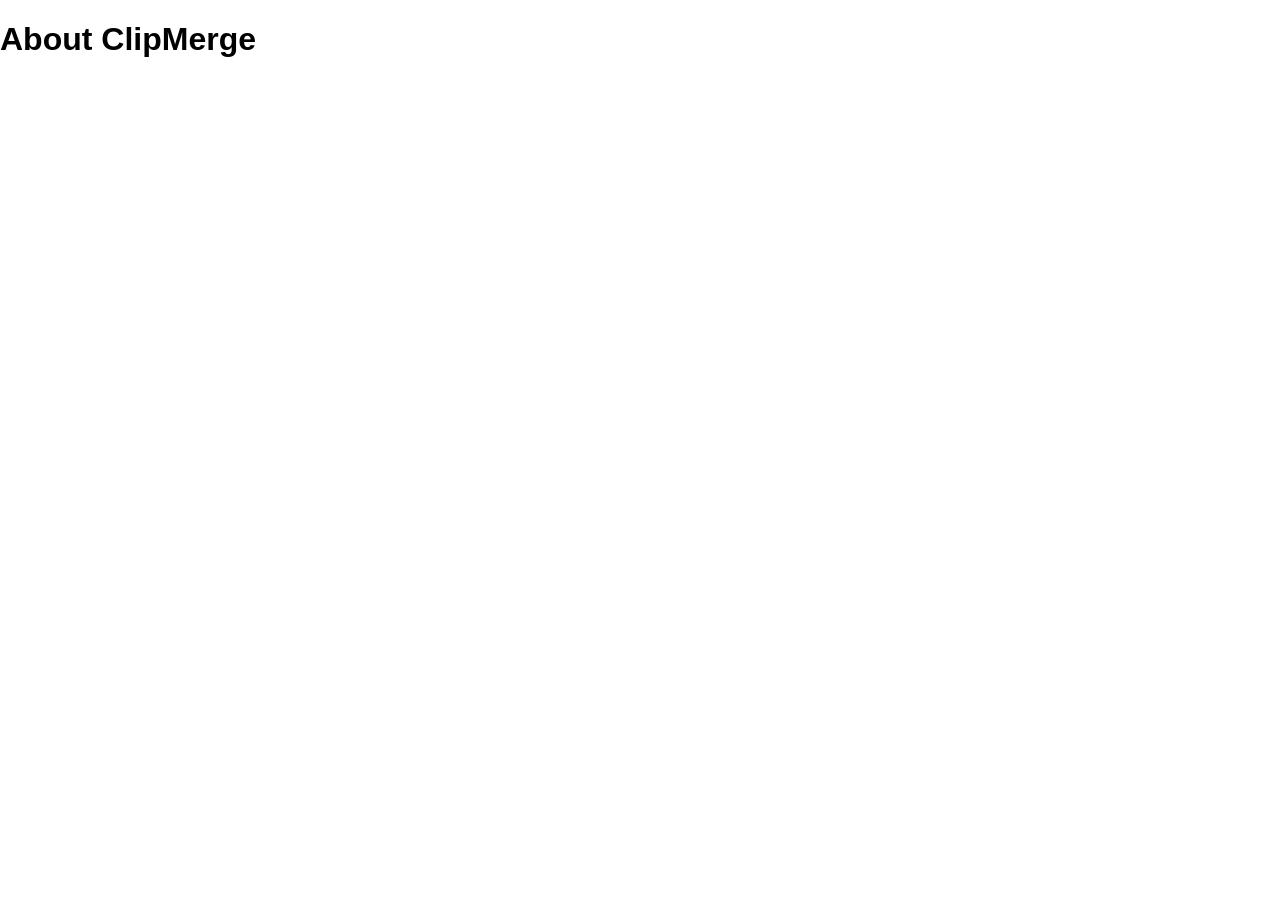
==== about/about.html @ 70cabc0d "Initialize ClipMerge project" ====
<!DOCTYPE html>
<html lang="en">
<head>
  <meta charset="UTF-8">
  <meta name="viewport" content="width=device-width, initial-scale=1.0">
  <title>About ClipMerge</title>
  <link rel="stylesheet" href="about.css">
</head>
<body>
  <main>
    <h1>About ClipMerge</h1>
  </main>
  <script src="about.js"></script>
</body>
</html>
---- about/about.css ----
body {
  margin: 0;
  font-family: Arial, sans-serif;
}
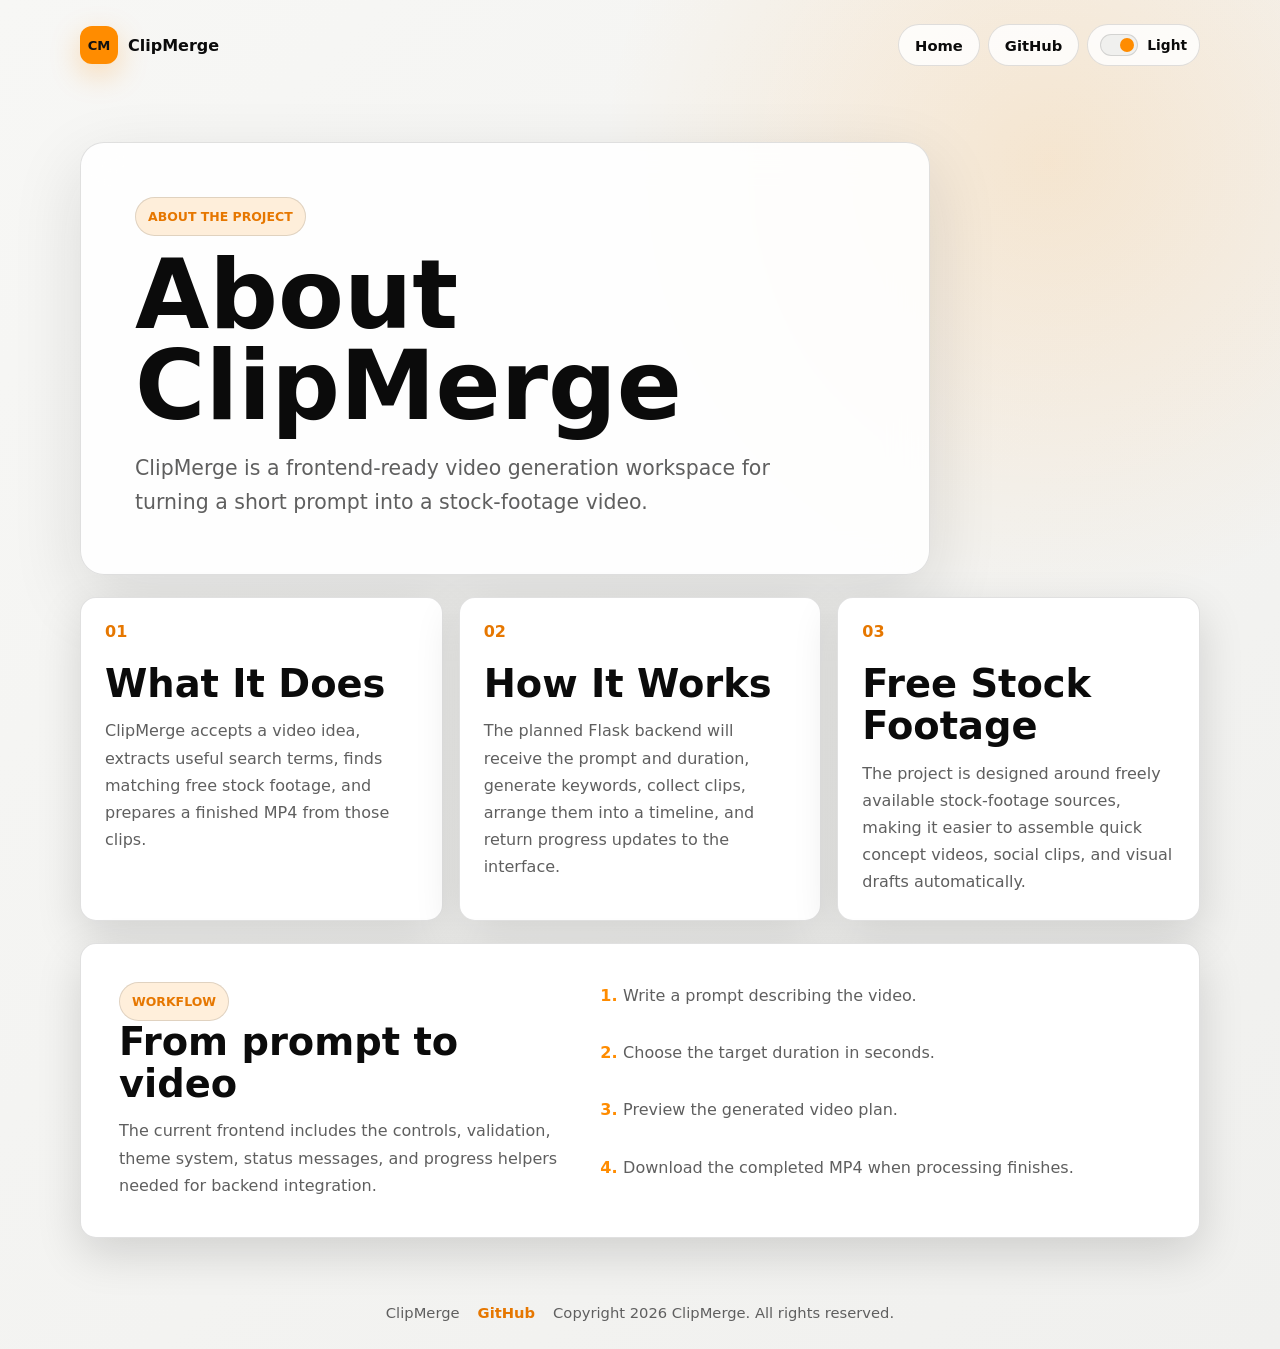
==== commit d0fc368d: "Frontend completed" ====
--- a/about/about.html
+++ b/about/about.html
@@ -3,13 +3,90 @@
 <head>
   <meta charset="UTF-8">
   <meta name="viewport" content="width=device-width, initial-scale=1.0">
+  <meta name="description" content="Learn how ClipMerge assembles stock-footage videos from prompts.">
   <title>About ClipMerge</title>
   <link rel="stylesheet" href="about.css">
 </head>
 <body>
-  <main>
-    <h1>About ClipMerge</h1>
-  </main>
+  <div class="page-shell">
+    <header class="site-header" aria-label="Primary navigation">
+      <a class="brand" href="../index.html" aria-label="ClipMerge home">
+        <span class="brand-mark">CM</span>
+        <span>ClipMerge</span>
+      </a>
+
+      <nav class="nav-links">
+        <a href="../index.html">Home</a>
+        <a href="">GitHub</a>
+        <button class="theme-toggle" type="button" data-theme-toggle aria-label="Switch theme">
+          <span class="toggle-track" aria-hidden="true">
+            <span class="toggle-thumb"></span>
+          </span>
+          <span class="theme-label" data-theme-label>Dark</span>
+        </button>
+      </nav>
+    </header>
+
+    <main>
+      <section class="about-hero">
+        <p class="eyebrow">About the project</p>
+        <h1>About ClipMerge</h1>
+        <p class="lead">
+          ClipMerge is a frontend-ready video generation workspace for turning a short prompt into a stock-footage video.
+        </p>
+      </section>
+
+      <section class="content-grid" aria-label="ClipMerge overview">
+        <article class="info-card">
+          <span class="card-number">01</span>
+          <h2>What It Does</h2>
+          <p>
+            ClipMerge accepts a video idea, extracts useful search terms, finds matching free stock footage, and prepares a finished MP4 from those clips.
+          </p>
+        </article>
+
+        <article class="info-card">
+          <span class="card-number">02</span>
+          <h2>How It Works</h2>
+          <p>
+            The planned Flask backend will receive the prompt and duration, generate keywords, collect clips, arrange them into a timeline, and return progress updates to the interface.
+          </p>
+        </article>
+
+        <article class="info-card">
+          <span class="card-number">03</span>
+          <h2>Free Stock Footage</h2>
+          <p>
+            The project is designed around freely available stock-footage sources, making it easier to assemble quick concept videos, social clips, and visual drafts automatically.
+          </p>
+        </article>
+      </section>
+
+      <section class="workflow" aria-label="ClipMerge workflow">
+        <div>
+          <p class="eyebrow">Workflow</p>
+          <h2>From prompt to video</h2>
+          <p>
+            The current frontend includes the controls, validation, theme system, status messages, and progress helpers needed for backend integration.
+          </p>
+        </div>
+
+        <ol class="steps">
+          <li>Write a prompt describing the video.</li>
+          <li>Choose the target duration in seconds.</li>
+          <li>Preview the generated video plan.</li>
+          <li>Download the completed MP4 when processing finishes.</li>
+        </ol>
+      </section>
+    </main>
+
+    <footer class="site-footer">
+      <span>ClipMerge</span>
+      <a href="">GitHub</a>
+      <span>Copyright 2026 ClipMerge. All rights reserved.</span>
+    </footer>
+  </div>
+
   <script src="about.js"></script>
 </body>
 </html>
--- a/about/about.css
+++ b/about/about.css
@@ -1,4 +1,363 @@
+:root {
+  color-scheme: dark;
+  --bg: #080808;
+  --surface: #101010;
+  --surface-strong: #171717;
+  --text: #ffffff;
+  --muted: #b9b9b9;
+  --line: rgba(255, 255, 255, 0.12);
+  --accent: #ff8c00;
+  --accent-strong: #ff9d26;
+  --accent-soft: rgba(255, 140, 0, 0.16);
+  --shadow: 0 24px 80px rgba(0, 0, 0, 0.38);
+  --radius-lg: 24px;
+  --radius-md: 16px;
+}
+
+[data-theme="light"] {
+  color-scheme: light;
+  --bg: #f7f7f5;
+  --surface: #ffffff;
+  --surface-strong: #f0f0ee;
+  --text: #0b0b0b;
+  --muted: #5f5f5f;
+  --line: rgba(0, 0, 0, 0.12);
+  --accent: #ff8c00;
+  --accent-strong: #e67700;
+  --accent-soft: rgba(255, 140, 0, 0.14);
+  --shadow: 0 24px 70px rgba(23, 23, 23, 0.12);
+}
+
+* {
+  box-sizing: border-box;
+}
+
+html {
+  min-height: 100%;
+  background: var(--bg);
+}
+
 body {
+  min-height: 100vh;
   margin: 0;
-  font-family: Arial, sans-serif;
-}
+  font-family: Inter, ui-sans-serif, system-ui, -apple-system, BlinkMacSystemFont, "Segoe UI", sans-serif;
+  color: var(--text);
+  background:
+    radial-gradient(circle at 82% 12%, var(--accent-soft), transparent 28rem),
+    linear-gradient(135deg, var(--bg) 0%, var(--surface-strong) 100%);
+  transition: background 220ms ease, color 220ms ease;
+}
+
+button {
+  font: inherit;
+}
+
+a {
+  color: inherit;
+  text-decoration: none;
+}
+
+.page-shell {
+  display: flex;
+  flex-direction: column;
+  min-height: 100vh;
+}
+
+.site-header,
+main,
+.site-footer {
+  width: min(1120px, calc(100% - 32px));
+  margin: 0 auto;
+}
+
+.site-header {
+  display: flex;
+  align-items: center;
+  justify-content: space-between;
+  gap: 1rem;
+  padding: 24px 0;
+}
+
+.brand,
+.nav-links,
+.about-hero,
+.info-card,
+.workflow {
+  animation: fadeUp 520ms ease both;
+}
+
+.brand {
+  display: inline-flex;
+  align-items: center;
+  gap: 10px;
+  font-weight: 800;
+}
+
+.brand-mark {
+  display: grid;
+  place-items: center;
+  width: 38px;
+  height: 38px;
+  border-radius: 12px;
+  color: #111111;
+  background: var(--accent);
+  font-size: 0.82rem;
+  font-weight: 900;
+  box-shadow: 0 10px 30px rgba(255, 140, 0, 0.28);
+}
+
+.nav-links {
+  display: flex;
+  align-items: center;
+  justify-content: flex-end;
+  gap: 8px;
+}
+
+.nav-links a,
+.theme-toggle {
+  min-height: 42px;
+  border: 1px solid var(--line);
+  border-radius: 999px;
+  color: var(--text);
+  background: color-mix(in srgb, var(--surface) 82%, transparent);
+  transition: border-color 180ms ease, transform 180ms ease, background 180ms ease;
+}
+
+.nav-links a {
+  display: inline-flex;
+  align-items: center;
+  padding: 0 16px;
+  font-size: 0.92rem;
+  font-weight: 700;
+}
+
+.theme-toggle {
+  display: inline-flex;
+  align-items: center;
+  gap: 9px;
+  padding: 0 12px;
+  cursor: pointer;
+}
+
+.nav-links a:hover,
+.theme-toggle:hover {
+  border-color: var(--accent);
+  transform: translateY(-1px);
+}
+
+.toggle-track {
+  position: relative;
+  width: 38px;
+  height: 22px;
+  border-radius: 999px;
+  background: var(--surface-strong);
+  border: 1px solid var(--line);
+}
+
+.toggle-thumb {
+  position: absolute;
+  top: 3px;
+  left: 3px;
+  width: 14px;
+  height: 14px;
+  border-radius: 50%;
+  background: var(--accent);
+  transition: transform 200ms ease;
+}
+
+[data-theme="light"] .toggle-thumb {
+  transform: translateX(16px);
+}
+
+.theme-label {
+  min-width: 36px;
+  font-size: 0.86rem;
+  font-weight: 800;
+}
+
+main {
+  flex: 1;
+  padding: 52px 0 44px;
+}
+
+.about-hero {
+  max-width: 850px;
+  padding: clamp(26px, 5vw, 54px);
+  border: 1px solid var(--line);
+  border-radius: var(--radius-lg);
+  background: color-mix(in srgb, var(--surface) 88%, transparent);
+  box-shadow: var(--shadow);
+  backdrop-filter: blur(18px);
+}
+
+.eyebrow {
+  display: inline-flex;
+  margin: 0 0 14px;
+  padding: 8px 12px;
+  border: 1px solid var(--line);
+  border-radius: 999px;
+  color: var(--accent-strong);
+  background: var(--accent-soft);
+  font-size: 0.78rem;
+  font-weight: 900;
+  text-transform: uppercase;
+}
+
+h1,
+h2,
+p {
+  margin-top: 0;
+}
+
+h1 {
+  margin-bottom: 18px;
+  font-size: clamp(3rem, 9vw, 6rem);
+  line-height: 0.95;
+  letter-spacing: 0;
+}
+
+h2 {
+  margin-bottom: 12px;
+  font-size: clamp(1.55rem, 3vw, 2.4rem);
+  line-height: 1.1;
+}
+
+p,
+li {
+  color: var(--muted);
+  font-size: 1rem;
+  line-height: 1.7;
+}
+
+.lead {
+  max-width: 690px;
+  margin-bottom: 0;
+  font-size: clamp(1.05rem, 2vw, 1.28rem);
+}
+
+.content-grid {
+  display: grid;
+  grid-template-columns: repeat(3, 1fr);
+  gap: 16px;
+  margin-top: 22px;
+}
+
+.info-card,
+.workflow {
+  border: 1px solid var(--line);
+  border-radius: var(--radius-md);
+  background: var(--surface);
+  box-shadow: 0 16px 46px rgba(0, 0, 0, 0.14);
+}
+
+.info-card {
+  padding: 24px;
+}
+
+.card-number {
+  display: inline-flex;
+  margin-bottom: 22px;
+  color: var(--accent-strong);
+  font-weight: 900;
+}
+
+.info-card p {
+  margin-bottom: 0;
+}
+
+.workflow {
+  display: grid;
+  grid-template-columns: 0.9fr 1.1fr;
+  gap: 24px;
+  margin-top: 22px;
+  padding: clamp(24px, 4vw, 38px);
+}
+
+.workflow p {
+  margin-bottom: 0;
+}
+
+.steps {
+  display: grid;
+  gap: 12px;
+  margin: 0;
+  padding-left: 22px;
+}
+
+.steps li::marker {
+  color: var(--accent);
+  font-weight: 900;
+}
+
+.site-footer {
+  display: flex;
+  align-items: center;
+  justify-content: center;
+  flex-wrap: wrap;
+  gap: 12px 18px;
+  padding: 22px 0 28px;
+  color: var(--muted);
+  font-size: 0.92rem;
+}
+
+.site-footer a {
+  color: var(--accent-strong);
+  font-weight: 800;
+}
+
+@keyframes fadeUp {
+  from {
+    opacity: 0;
+    transform: translateY(12px);
+  }
+
+  to {
+    opacity: 1;
+    transform: translateY(0);
+  }
+}
+
+@media (max-width: 860px) {
+  .content-grid,
+  .workflow {
+    grid-template-columns: 1fr;
+  }
+}
+
+@media (max-width: 720px) {
+  .site-header {
+    align-items: flex-start;
+    flex-direction: column;
+  }
+
+  .nav-links {
+    width: 100%;
+    justify-content: space-between;
+    flex-wrap: wrap;
+  }
+
+  .nav-links a,
+  .theme-toggle {
+    flex: 1 1 auto;
+    justify-content: center;
+  }
+
+  main {
+    padding-top: 22px;
+  }
+
+  .about-hero {
+    border-radius: 20px;
+  }
+}
+
+@media (prefers-reduced-motion: reduce) {
+  *,
+  *::before,
+  *::after {
+    scroll-behavior: auto !important;
+    transition-duration: 0.01ms !important;
+    animation-duration: 0.01ms !important;
+    animation-iteration-count: 1 !important;
+  }
+}
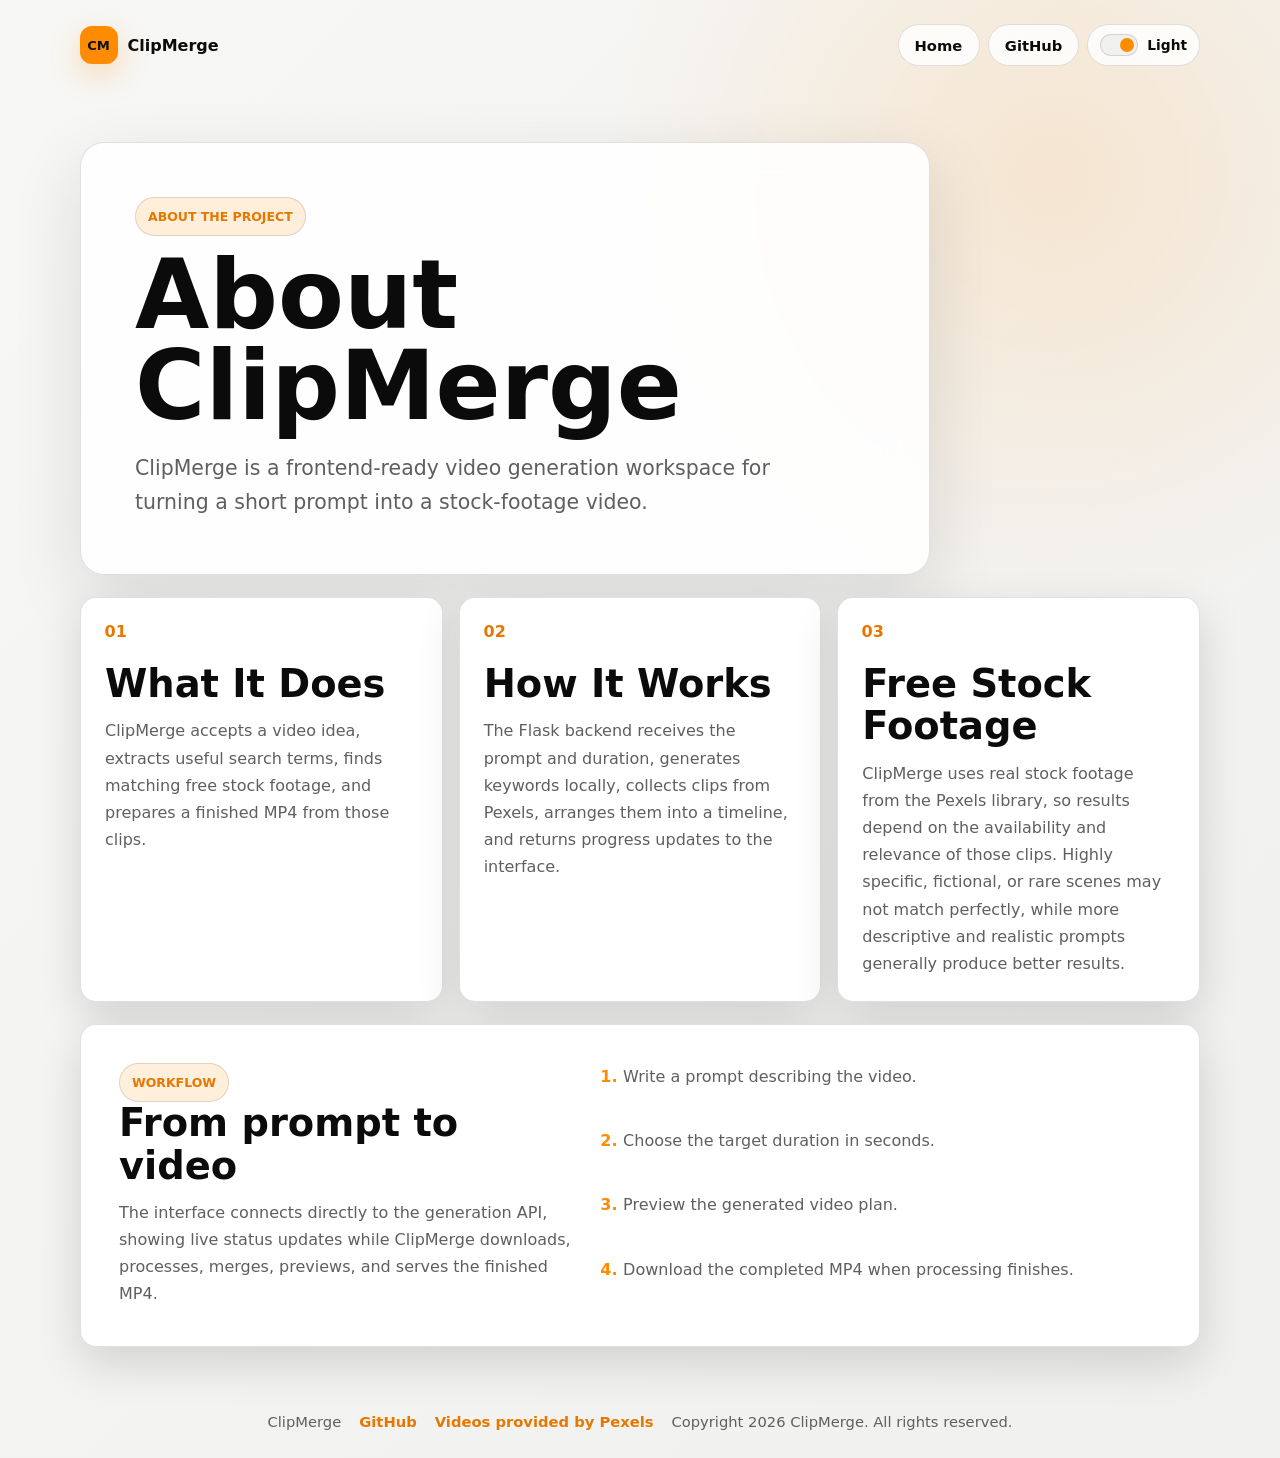
==== commit e87d30e5: "Finalize UI improvements and project metadata" ====
--- a/about/about.html
+++ b/about/about.html
@@ -49,7 +49,7 @@
           <span class="card-number">02</span>
           <h2>How It Works</h2>
           <p>
-            The planned Flask backend will receive the prompt and duration, generate keywords, collect clips, arrange them into a timeline, and return progress updates to the interface.
+            The Flask backend receives the prompt and duration, generates keywords locally, collects clips from Pexels, arranges them into a timeline, and returns progress updates to the interface.
           </p>
         </article>
 
@@ -57,7 +57,7 @@
           <span class="card-number">03</span>
           <h2>Free Stock Footage</h2>
           <p>
-            The project is designed around freely available stock-footage sources, making it easier to assemble quick concept videos, social clips, and visual drafts automatically.
+            ClipMerge uses real stock footage from the Pexels library, so results depend on the availability and relevance of those clips. Highly specific, fictional, or rare scenes may not match perfectly, while more descriptive and realistic prompts generally produce better results.
           </p>
         </article>
       </section>
@@ -67,7 +67,7 @@
           <p class="eyebrow">Workflow</p>
           <h2>From prompt to video</h2>
           <p>
-            The current frontend includes the controls, validation, theme system, status messages, and progress helpers needed for backend integration.
+            The interface connects directly to the generation API, showing live status updates while ClipMerge downloads, processes, merges, previews, and serves the finished MP4.
           </p>
         </div>
 
@@ -83,6 +83,7 @@
     <footer class="site-footer">
       <span>ClipMerge</span>
       <a href="">GitHub</a>
+      <a href="https://www.pexels.com" target="_blank" rel="noreferrer">Videos provided by Pexels</a>
       <span>Copyright 2026 ClipMerge. All rights reserved.</span>
     </footer>
   </div>
